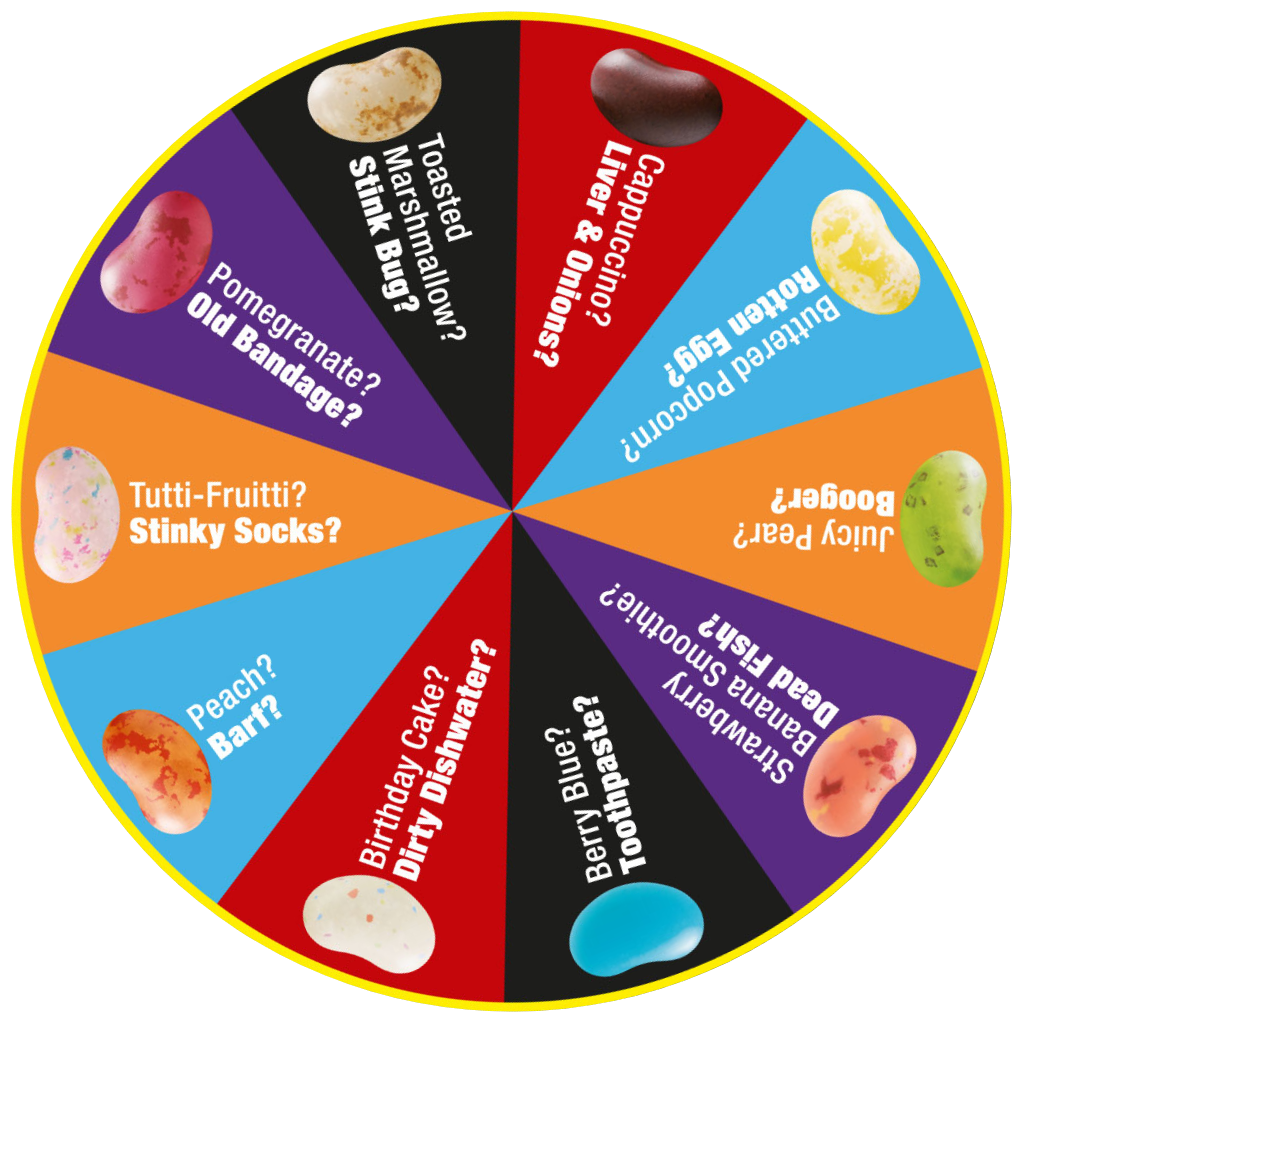
==== index.html @ 446a79cb "Initial version" ====
<!DOCTYPE html>
<html lang="en">
<head>
	<meta charset="UTF-8">
	<title>Spin a bean</title>
	<link rel="stylesheet" href="assets/css/spinner.css">
</head>
<body>
	<img id="spinner" class="" src="assets/images/Wheel.jpg" alt="Spinner">
	<script src="assets/javascript/spinner.js"></script>

</body>
</html>
---- assets/css/spinner.css ----
#spinner {
	clip-path:                 circle(500px at 50%);
	animation-duration:        5s;
	animation-timing-function: ease-in-out;
	animation-fill-mode:       forwards;
	transform:                 rotate(13deg);
}

.spin-a-bean {
	animation-name: spin-a-bean;
}

@keyframes spin-a-bean {

	0% {
		transform: rotate(0deg);
	}

	100% {
		transform: rotate(var(--bean-rotation, 3612deg));
	}

}

/*
Spinner positions:

Barf:				13
Dirty Dishwater:	48
Toothpaste:			84
Dead Fish:			119
Booger:				156
Rotten Egg:			193
Liver & Onions:		228
Stink Bug:			265
Pomgranate:			301
Stinky Socks:		337

 */
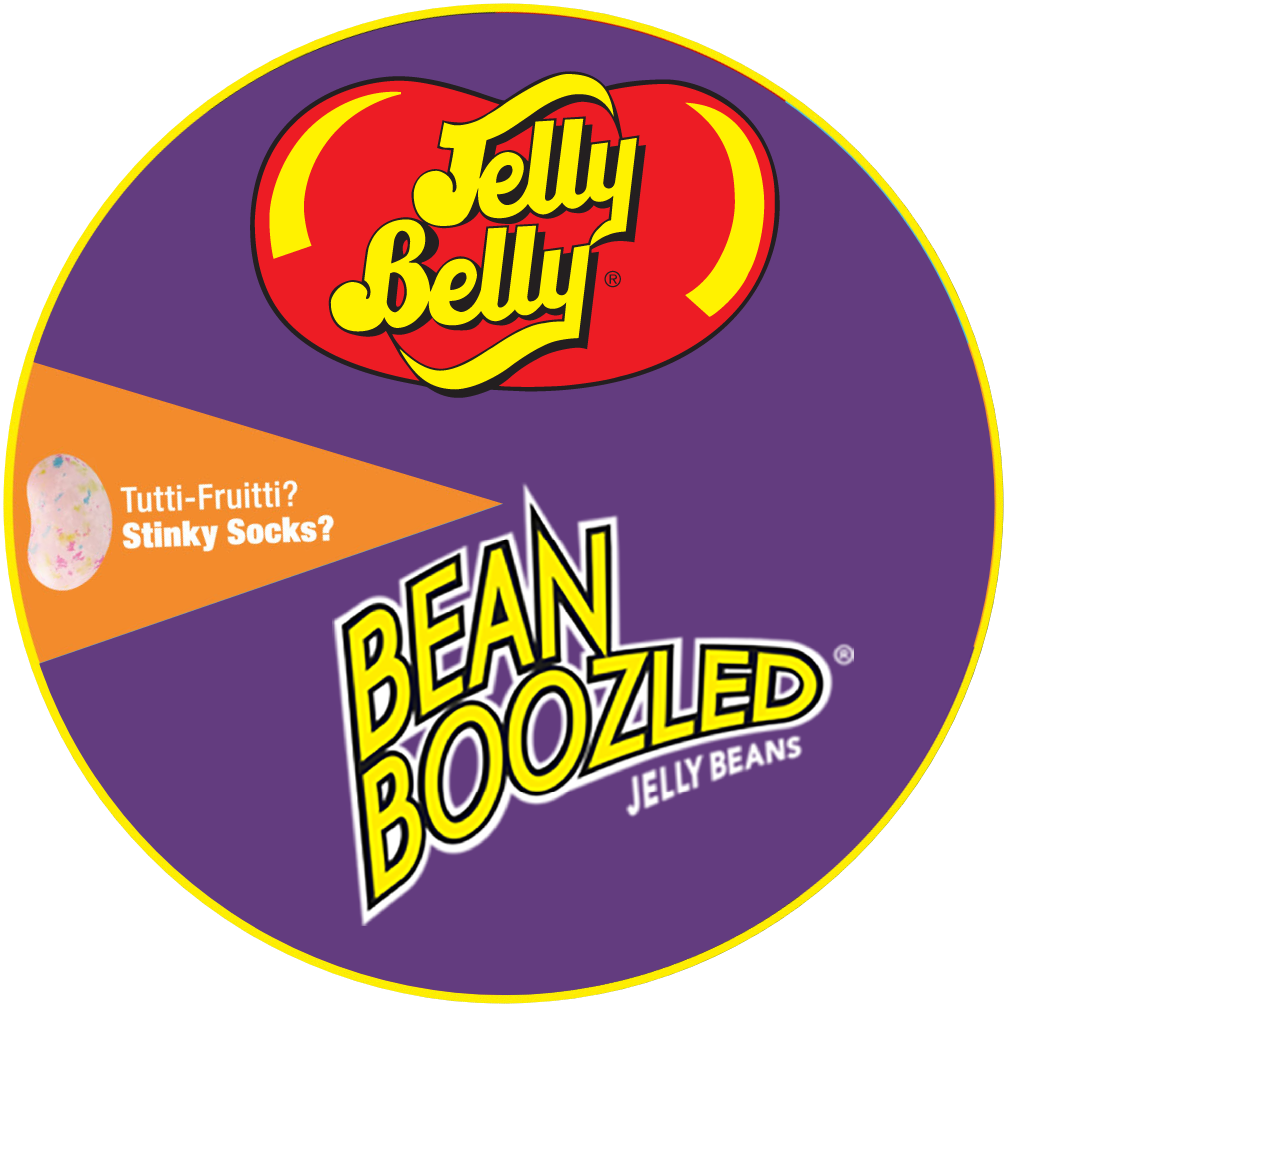
==== commit 10490dc2: "New overlay" ====
--- a/index.html
+++ b/index.html
@@ -1,13 +1,14 @@
 <!DOCTYPE html>
 <html lang="en">
 <head>
-	<meta charset="UTF-8">
-	<title>Spin a bean</title>
-	<link rel="stylesheet" href="assets/css/spinner.css">
+    <meta charset="UTF-8">
+    <title>Spin a bean</title>
+    <link rel="stylesheet" href="assets/css/spinner.css">
 </head>
 <body>
-	<img id="spinner" class="" src="assets/images/Wheel.jpg" alt="Spinner">
-	<script src="assets/javascript/spinner.js"></script>
+<img id="spinner" src="assets/images/Wheel.jpg" alt="Spinner">
+<img id="overlay" src="assets/images/Overlay.png" alt="Spinner overlay">
+<script src="assets/javascript/spinner.js"></script>
 
 </body>
 </html>
--- a/assets/css/spinner.css
+++ b/assets/css/spinner.css
@@ -1,39 +1,53 @@
+:root {
+    --bean-rotation: 3612deg;
+}
+
 #spinner {
-	clip-path:                 circle(500px at 50%);
-	animation-duration:        5s;
-	animation-timing-function: ease-in-out;
-	animation-fill-mode:       forwards;
-	transform:                 rotate(13deg);
+    clip-path:                 circle(500px at 50%);
+    animation-duration:        5s;
+    animation-timing-function: ease-in-out;
+    animation-fill-mode:       forwards;
+    transform:                 rotate(13deg);
+    position:                  absolute;
+    top:                       0;
+    left:                      0;
+}
+
+#overlay {
+    clip-path: circle(491px at 50%);
+    position:  absolute;
+    top:       0;
+    left:      0;
 }
 
 .spin-a-bean {
-	animation-name: spin-a-bean;
+    animation-name: spin-a-bean;
 }
 
 @keyframes spin-a-bean {
 
-	0% {
-		transform: rotate(0deg);
-	}
+    0% {
+        transform: rotate(0deg);
+    }
 
-	100% {
-		transform: rotate(var(--bean-rotation, 3612deg));
-	}
+    100% {
+        transform: rotate(var(--bean-rotation, 3612deg));
+    }
 
 }
 
 /*
 Spinner positions:
 
-Barf:				13
-Dirty Dishwater:	48
-Toothpaste:			84
+Barf:				11
+Dirty Dishwater:	47
+Toothpaste:			83
 Dead Fish:			119
-Booger:				156
-Rotten Egg:			193
-Liver & Onions:		228
-Stink Bug:			265
-Pomgranate:			301
-Stinky Socks:		337
+Booger:				155
+Rotten Egg:			191
+Liver & Onions:		227
+Stink Bug:			263
+Pomgranate:			299
+Stinky Socks:		335
 
  */
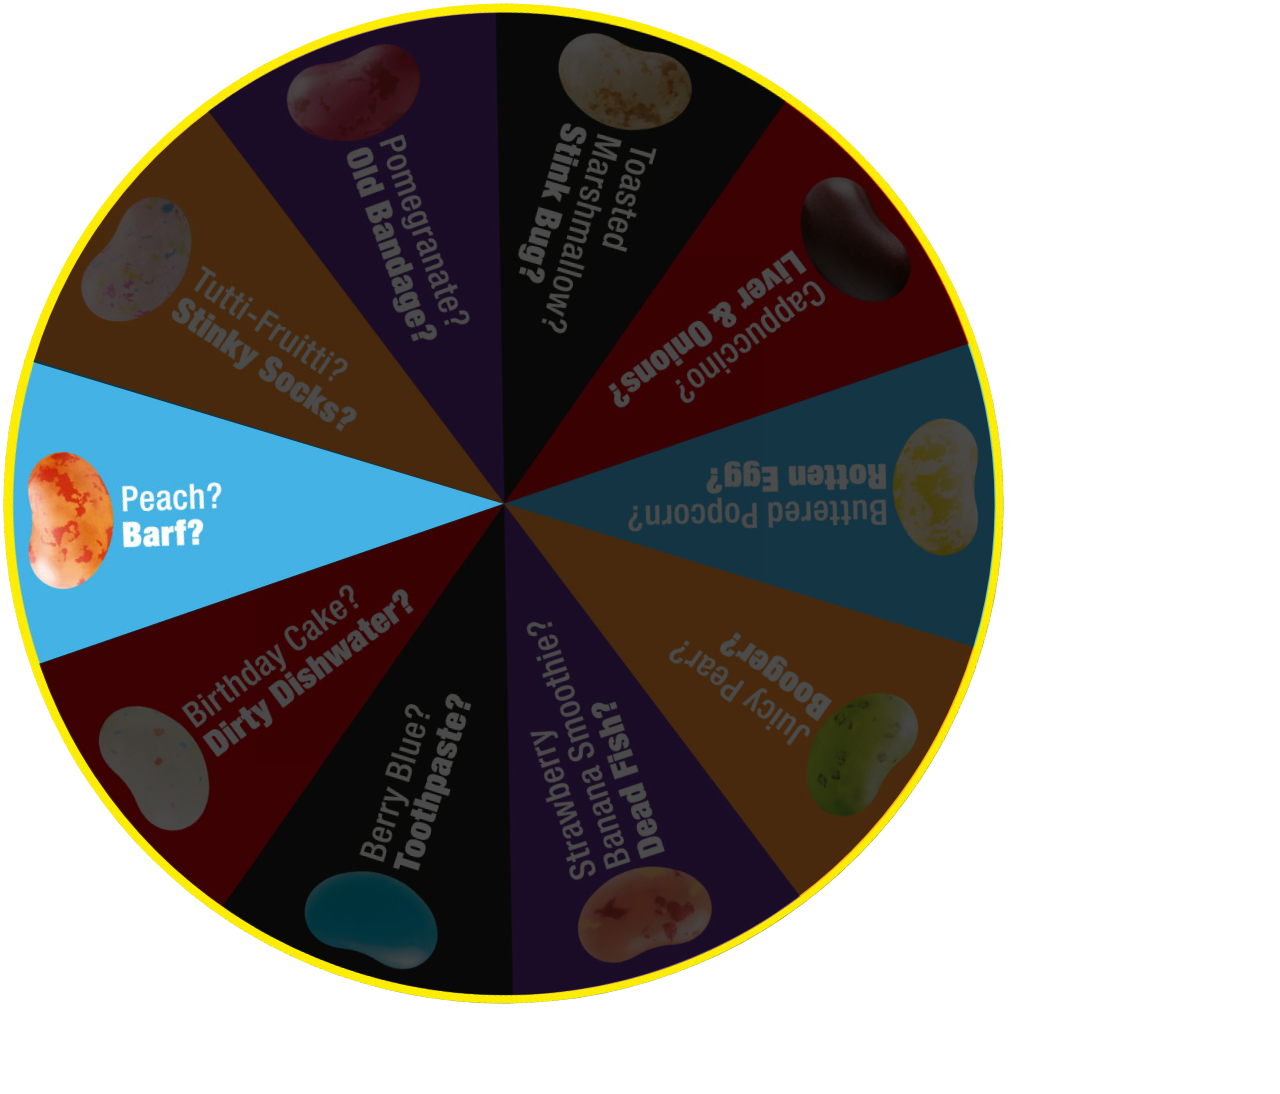
==== commit 624934f7: "New overlay changes." ====
--- a/index.html
+++ b/index.html
@@ -7,7 +7,8 @@
 </head>
 <body>
 <img id="spinner" src="assets/images/Wheel.jpg" alt="Spinner">
-<img id="overlay" src="assets/images/Overlay.png" alt="Spinner overlay">
+<!-- <img id="overlay" src="assets/images/Overlay.png" alt="Spinner overlay"> -->
+<img id="overlay" src="assets/images/Overlay-black-no-logo.png" alt="Spinner overlay">
 <script src="assets/javascript/spinner.js"></script>
 
 </body>
--- a/assets/css/spinner.css
+++ b/assets/css/spinner.css
@@ -14,14 +14,22 @@
 }
 
 #overlay {
-    clip-path: circle(491px at 50%);
-    position:  absolute;
-    top:       0;
-    left:      0;
+    clip-path:           circle(491px at 50%);
+    position:            absolute;
+    top:                 0;
+    left:                0;
+    animation-duration:  1500ms;
+    animation-fill-mode: forwards;
+    opacity:             0;
 }
 
 .spin-a-bean {
     animation-name: spin-a-bean;
+}
+
+.show-a-lay {
+    animation-delay: 5000ms;
+    animation-name:  show-a-lay;
 }
 
 @keyframes spin-a-bean {
@@ -34,6 +42,15 @@
         transform: rotate(var(--bean-rotation, 3612deg));
     }
 
+}
+
+@keyframes show-a-lay {
+    0% {
+        opacity: 0;
+    }
+    100% {
+        opacity: 0.7;
+    }
 }
 
 /*
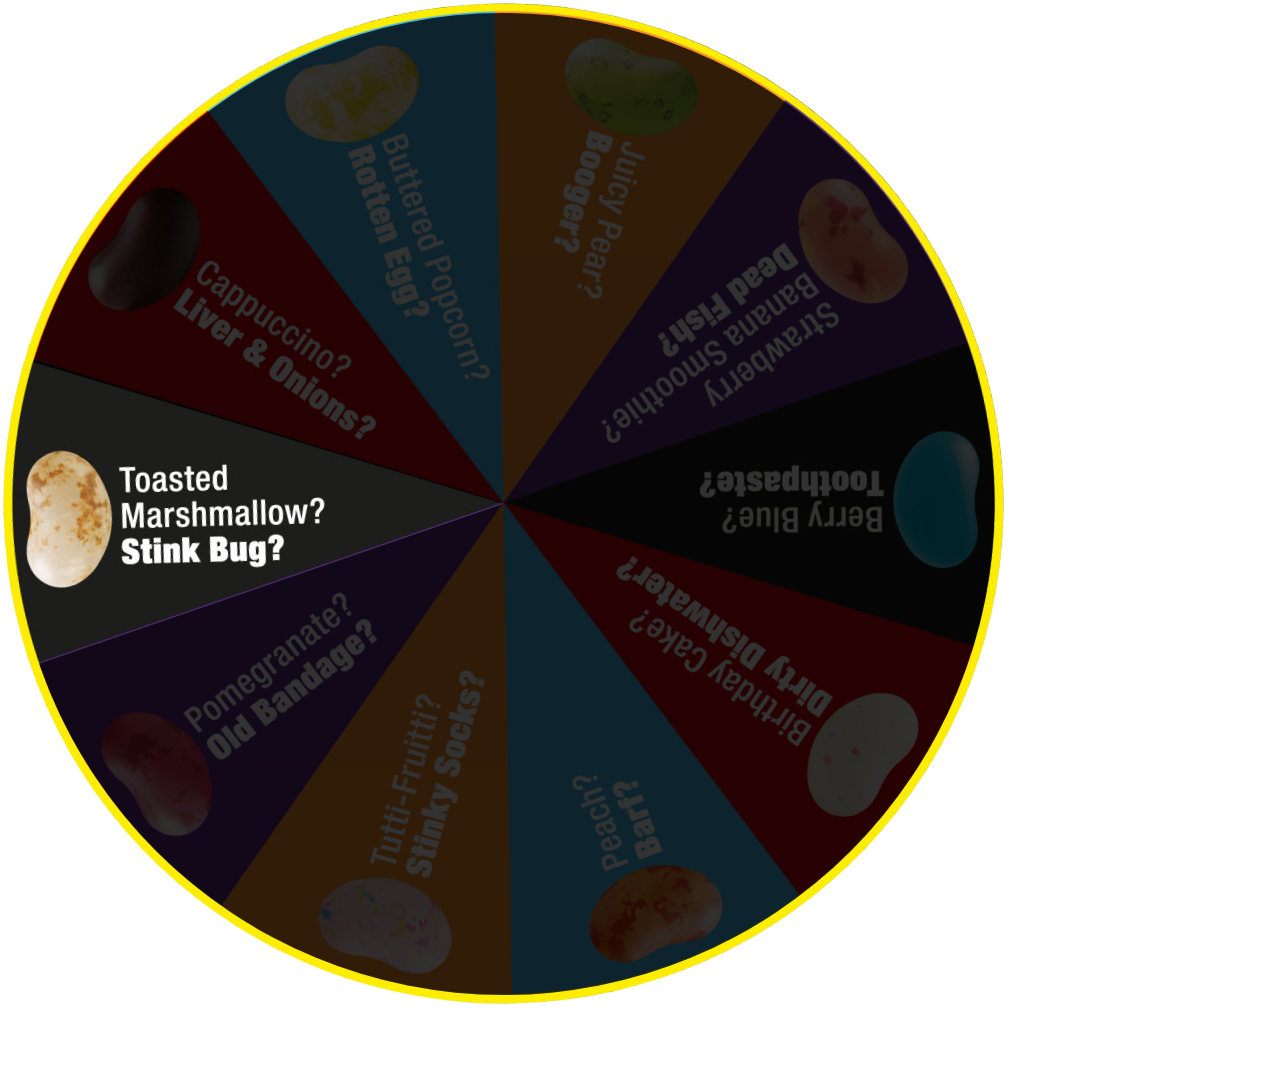
==== commit 7e2850d0: "Added sound effects" ====
--- a/index.html
+++ b/index.html
@@ -9,6 +9,7 @@
 <img id="spinner" src="assets/images/Wheel.jpg" alt="Spinner">
 <!-- <img id="overlay" src="assets/images/Overlay.png" alt="Spinner overlay"> -->
 <img id="overlay" src="assets/images/Overlay-black-no-logo.png" alt="Spinner overlay">
+<audio src="assets/sounds/Spinning1.mp3" preload="auto"  id="soundEffect"> </audio>
 <script src="assets/javascript/spinner.js"></script>
 
 </body>
--- a/assets/css/spinner.css
+++ b/assets/css/spinner.css
@@ -49,7 +49,7 @@
         opacity: 0;
     }
     100% {
-        opacity: 0.7;
+        opacity: 0.8;
     }
 }
 
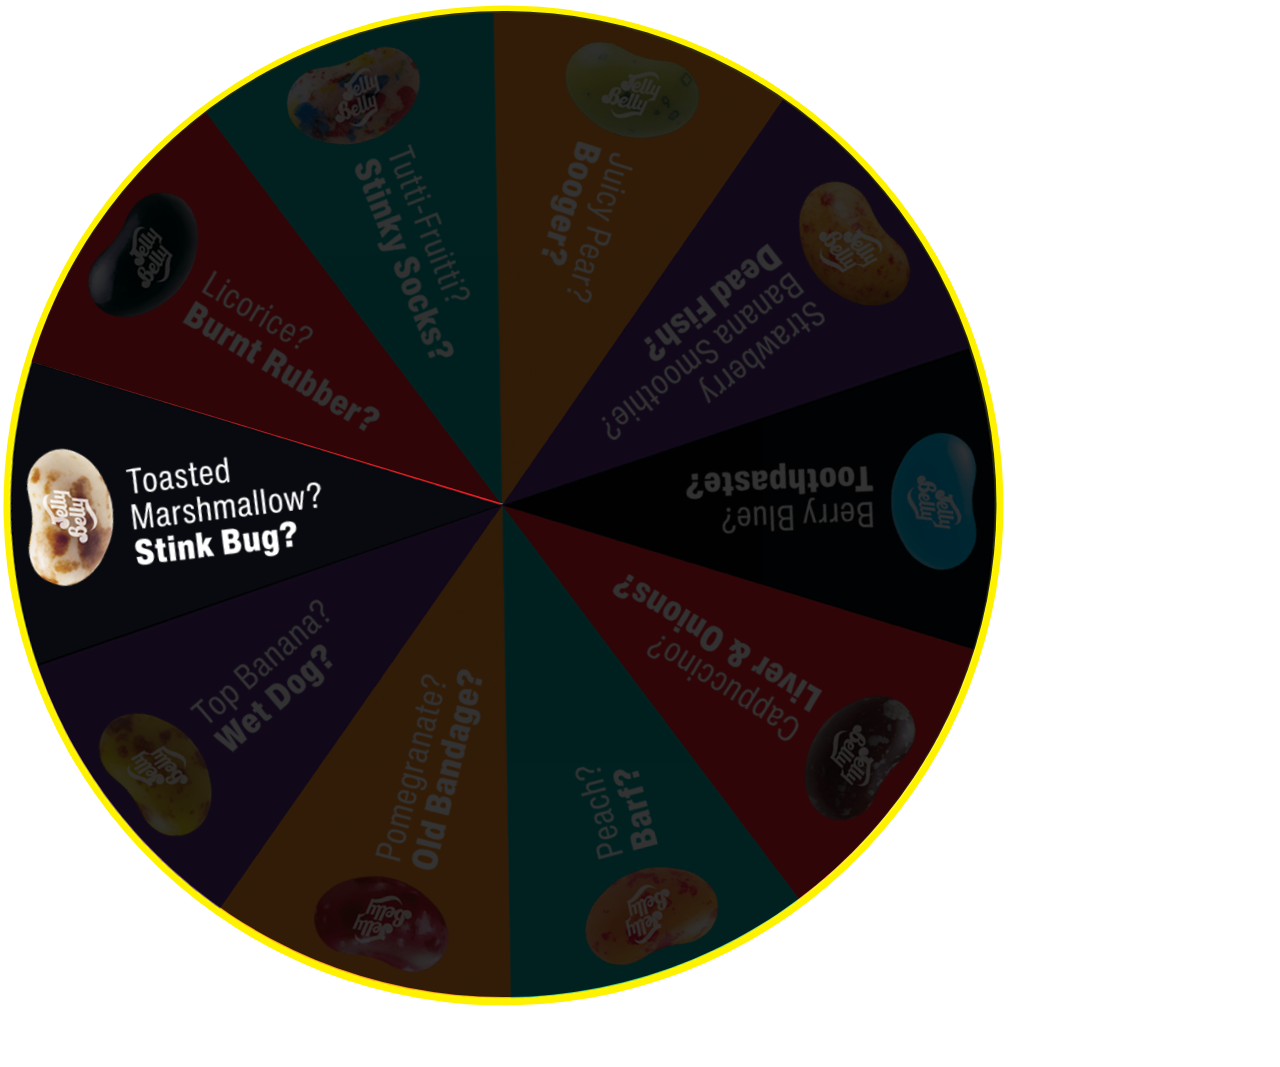
==== commit 14048137: "Updated the spinner image, with the latest beans." ====
--- a/index.html
+++ b/index.html
@@ -6,7 +6,7 @@
     <link rel="stylesheet" href="assets/css/spinner.css">
 </head>
 <body>
-<img id="spinner" src="assets/images/Wheel.jpg" alt="Spinner">
+<img id="spinner" src="assets/images/beanwheel-2025.png" alt="Spinner">
 <!-- <img id="overlay" src="assets/images/Overlay.png" alt="Spinner overlay"> -->
 <img id="overlay" src="assets/images/Overlay-black-no-logo.png" alt="Spinner overlay">
 <audio src="assets/sounds/Spinning1.mp3" preload="auto"  id="soundEffect"> </audio>
--- a/assets/css/spinner.css
+++ b/assets/css/spinner.css
@@ -9,12 +9,12 @@
     animation-fill-mode:       forwards;
     transform:                 rotate(13deg);
     position:                  absolute;
-    top:                       0;
+    top:                       2px;
     left:                      0;
 }
 
 #overlay {
-    clip-path:           circle(491px at 50%);
+    clip-path:           circle(493px at 50%);
     position:            absolute;
     top:                 0;
     left:                0;
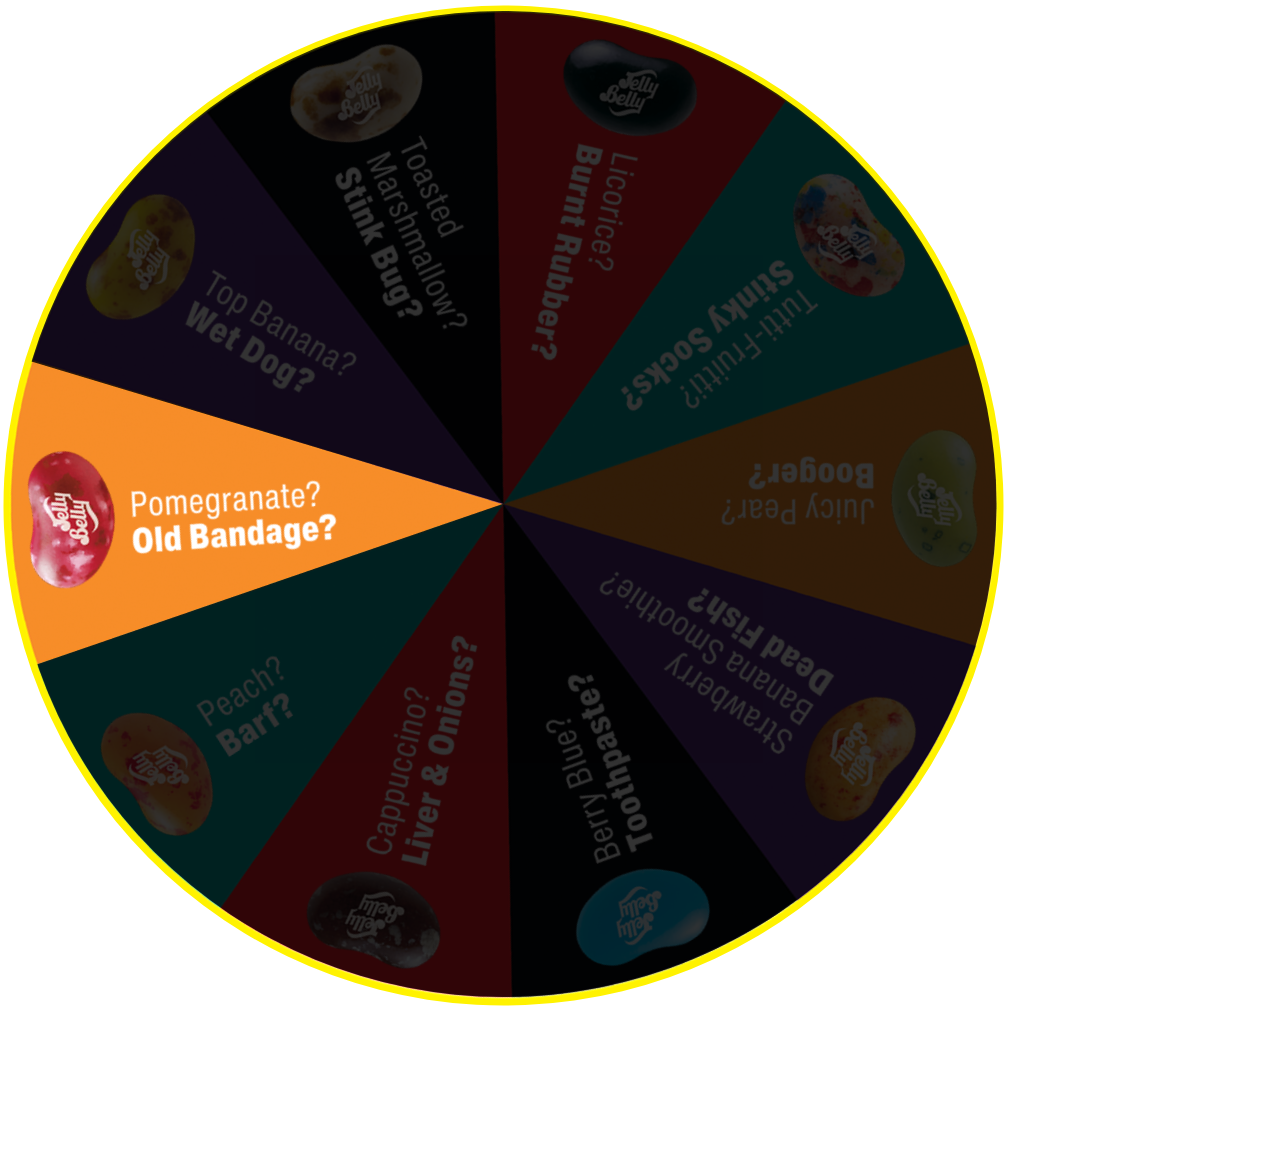
==== commit 231cb19e: "Added bean blacklist. Added list of beans for easy ID access Added blacklist instructions" ====
--- a/index.html
+++ b/index.html
@@ -10,7 +10,7 @@
 <!-- <img id="overlay" src="assets/images/Overlay.png" alt="Spinner overlay"> -->
 <img id="overlay" src="assets/images/Overlay-black-no-logo.png" alt="Spinner overlay">
 <audio src="assets/sounds/Spinning1.mp3" preload="auto"  id="soundEffect"> </audio>
+<script src="assets/javascript/beans.js"></script>
 <script src="assets/javascript/spinner.js"></script>
-
 </body>
 </html>
--- a/assets/css/spinner.css
+++ b/assets/css/spinner.css
@@ -56,15 +56,15 @@
 /*
 Spinner positions:
 
-Barf:				11
-Dirty Dishwater:	47
-Toothpaste:			83
-Dead Fish:			119
-Booger:				155
-Rotten Egg:			191
-Liver & Onions:		227
-Stink Bug:			263
-Pomgranate:			299
-Stinky Socks:		335
+1:	11
+2:	47
+3:	83
+4:	119
+5:	155
+6:	191
+7:	227
+8:	263
+9:	299
+10:	335
 
  */
